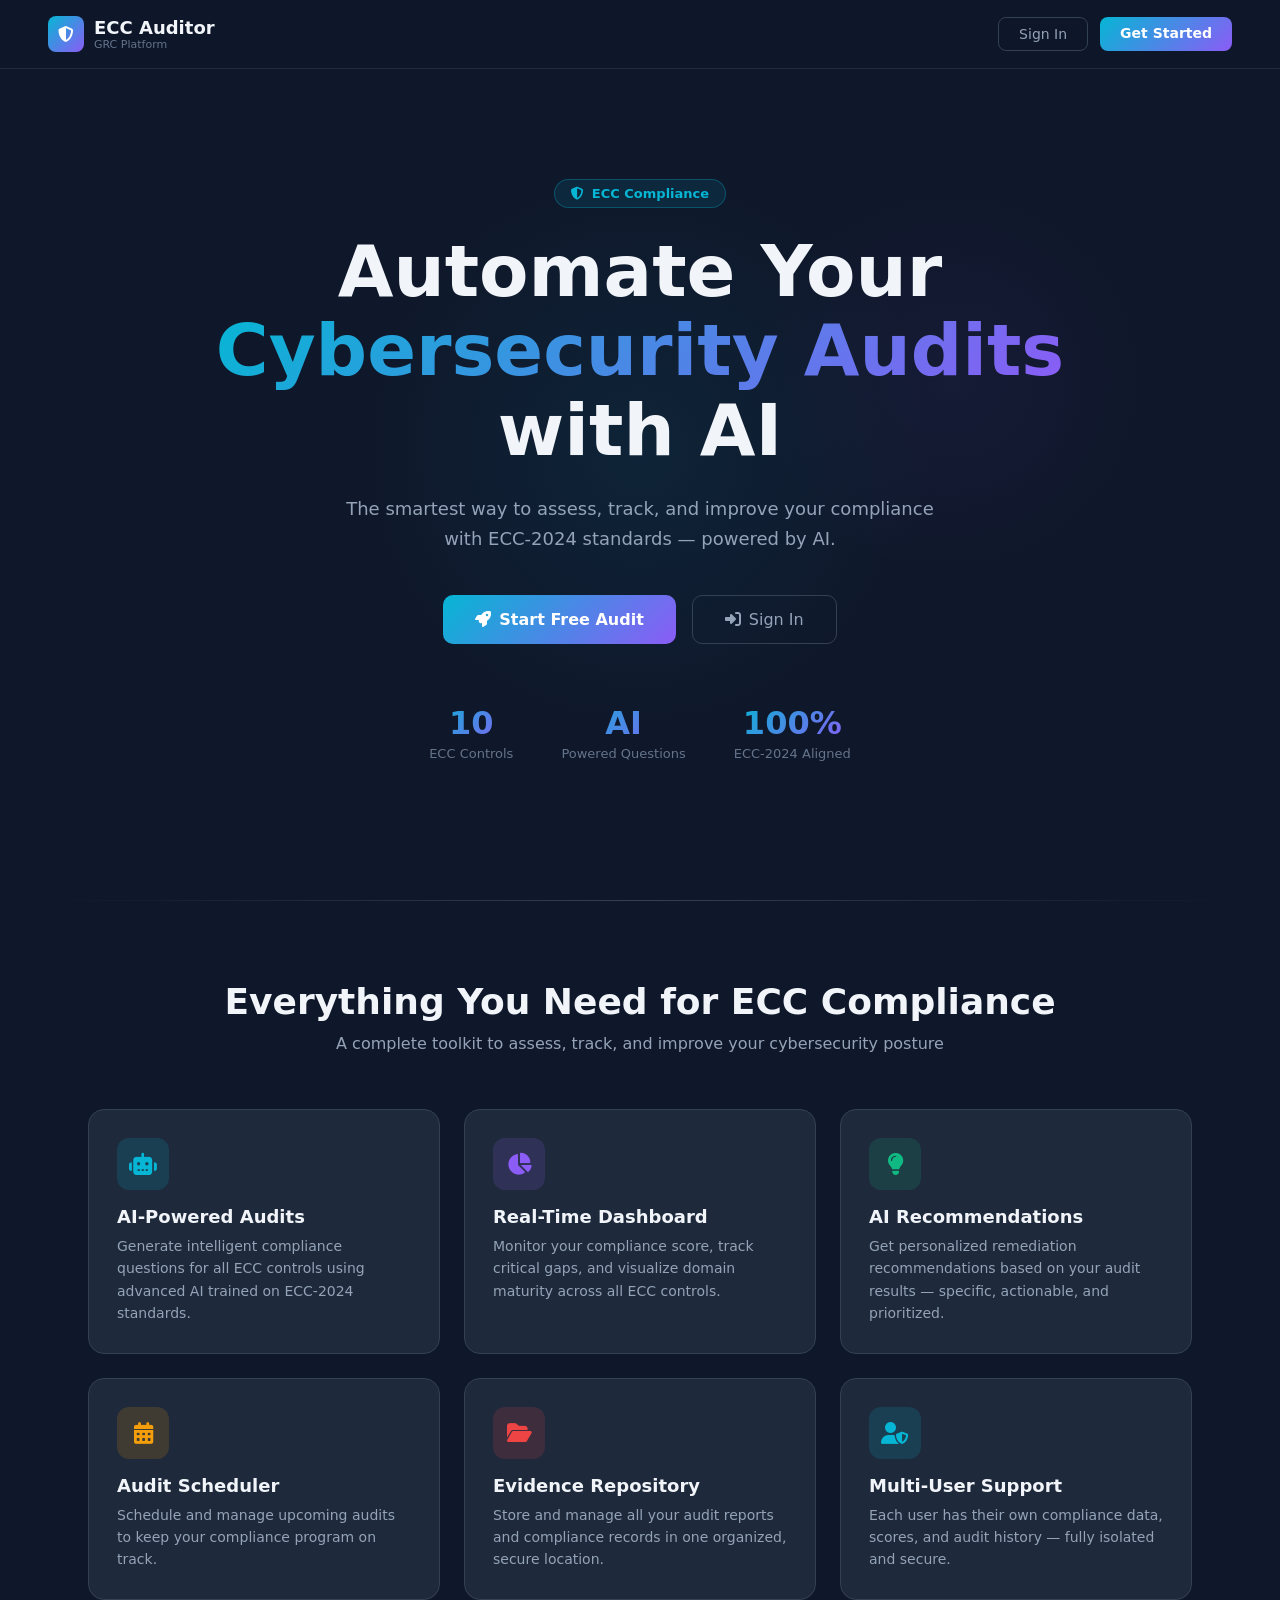
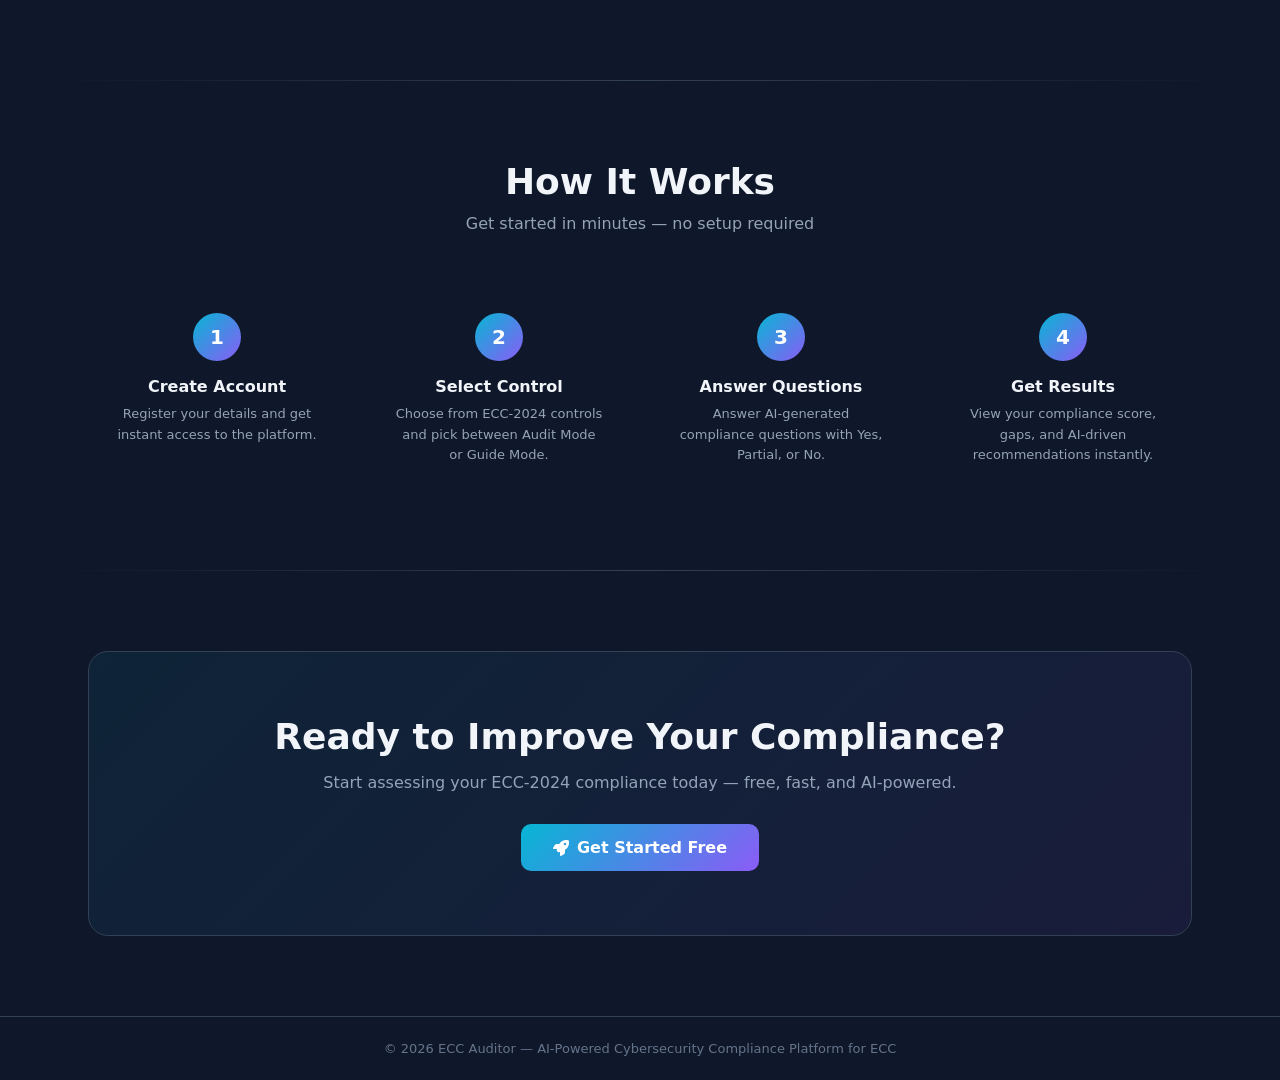
==== frontend/index.html @ 039bdbda "Update index.html" ====
<!DOCTYPE html>
<html lang="en">
<head>
    <meta charset="UTF-8"><meta name="viewport" content="width=device-width, initial-scale=1.0">
    <script>if (!localStorage.getItem('authToken')) { window.location.replace('landing.html'); }</script>
    <title>Home - CyberGuard GRC Platform</title>
    <link rel="stylesheet" href="css/styles.css">
    <link rel="stylesheet" href="https://cdnjs.cloudflare.com/ajax/libs/font-awesome/6.4.0/css/all.min.css">
    <style>
        .hero-section{background:linear-gradient(135deg,rgba(6,182,212,.08),rgba(139,92,246,.08));border:1px solid var(--border-color);border-radius:16px;padding:48px;margin-bottom:32px;position:relative;overflow:hidden;transition:all 0.3s ease;}
        .hero-section:hover{border-color:rgba(6,182,212,.4);box-shadow:0 0 40px rgba(6,182,212,.12),0 0 80px rgba(139,92,246,.08);}
        .hero-section::before{content:'';position:absolute;top:-50%;right:-10%;width:500px;height:500px;background:radial-gradient(circle,rgba(6,182,212,.12),transparent 70%);}
        .hero-shield{position:absolute;right:48px;top:50%;transform:translateY(-50%);font-size:120px;color:rgba(6,182,212,.08);z-index:0;pointer-events:none;}
        .hero-content{position:relative;z-index:1;}
        .hero-title{font-size:36px;font-weight:800;margin-bottom:12px;background:linear-gradient(135deg,var(--accent-primary),var(--accent-secondary));-webkit-background-clip:text;-webkit-text-fill-color:transparent;}
        .quick-actions{display:grid;grid-template-columns:repeat(auto-fit,minmax(260px,1fr));gap:24px;margin-top:32px;}
        .action-card{background:var(--bg-card);border:1px solid var(--border-color);border-radius:12px;padding:24px;text-decoration:none;display:block;transition:all 0.3s ease;}
        .action-card:hover{transform:translateY(-4px);border-color:var(--accent-primary);box-shadow:0 8px 32px rgba(6,182,212,.2),0 0 0 1px rgba(6,182,212,.1);}
        .stat-card{transition:all 0.3s ease;}
        .stat-card:hover{border-color:rgba(6,182,212,.4);box-shadow:0 0 24px rgba(6,182,212,.1);transform:translateY(-2px);}
        .alert-card{background:var(--bg-card);border:1px solid var(--border-color);border-radius:12px;padding:18px 22px;display:flex;align-items:flex-start;gap:14px;transition:all 0.3s ease;}
        .alert-card:hover{border-color:rgba(239,68,68,.4);box-shadow:0 0 20px rgba(239,68,68,.08);}
        .alert-badge{padding:3px 10px;border-radius:20px;font-size:11px;font-weight:700;letter-spacing:.5px;text-transform:uppercase;white-space:nowrap;}
        .alert-badge.critical{background:rgba(239,68,68,.15);color:#ef4444;}
        .alert-badge.warning{background:rgba(245,158,11,.15);color:#f59e0b;}
        .alert-badge.info{background:rgba(6,182,212,.15);color:#06b6d4;}
        .alert-icon{width:38px;height:38px;border-radius:9px;display:flex;align-items:center;justify-content:center;font-size:16px;flex-shrink:0;}
        .alerts-grid{display:grid;grid-template-columns:repeat(auto-fit,minmax(340px,1fr));gap:14px;}
        .btn-primary{transition:all 0.3s ease;}
        .btn-primary:hover{box-shadow:0 0 20px rgba(6,182,212,.4);transform:translateY(-1px);}
        .hero-badges{display:flex;gap:12px;margin-bottom:24px;flex-wrap:wrap;}
        .hero-badge{display:inline-flex;align-items:center;gap:6px;padding:5px 12px;border-radius:20px;font-size:12px;font-weight:600;}
        .hero-badge.ecc{background:rgba(6,182,212,.12);border:1px solid rgba(6,182,212,.25);color:#06b6d4;}
        .hero-badge.ai{background:rgba(139,92,246,.12);border:1px solid rgba(139,92,246,.25);color:#8b5cf6;}
        .hero-badge.secure{background:rgba(16,185,129,.12);border:1px solid rgba(16,185,129,.25);color:#10b981;}
    </style>
</head>
<body>
    <div class="app-container">
        <aside class="sidebar">
            <div class="sidebar-header">
                <div class="sidebar-logo">
                    <img 
                        src="logo5.png" 
                          alt="ImtiCore"
                          style="width:200px; object-fit:contain; filter: drop-shadow(0 0 10px rgba(6,182,212,.18));"
                        >
                </div>
            </div>
            <nav class="sidebar-nav">
                <a href="index.html" class="nav-item active"><i class="fas fa-home"></i><span>Home</span></a>
                <a href="dashboard.html" class="nav-item "><i class="fas fa-chart-pie"></i><span>Dashboard</span></a>
                <a href="evidence.html" class="nav-item "><i class="fas fa-folder-open"></i><span>Evidence</span></a>
                <a href="chatbot.html" class="nav-item "><i class="fas fa-robot"></i><span>ECC Chatbot</span></a>
                <a href="scheduler.html" class="nav-item "><i class="fas fa-calendar-alt"></i><span>Audit Scheduler</span></a>
            </nav>
            <div class="sidebar-footer">
                <div class="user-profile" style="cursor:pointer" onclick="window.location.href='profile.html'">
                    <div class="user-avatar" id="user-initials">?</div>
                    <div class="user-info">
                        <h4 id="user-name">Loading...</h4>
                        <p id="user-role">User</p>
                    </div>
                    <button onclick="event.stopPropagation();logout()" style="background:none;border:none;color:var(--text-muted);cursor:pointer;margin-left:auto" title="Logout"><i class="fas fa-sign-out-alt"></i></button>
                </div>
            </div>
        </aside>
        <main class="main-content">
            <div class="content-wrapper">
                <section class="hero-section">
                    <i class="fas fa-shield-halved hero-shield"></i>
                    <div class="hero-content">
                        <div class="hero-badges">
                            <span class="hero-badge ecc"><i class="fas fa-check-circle"></i> ECC Compliant</span>
                            <span class="hero-badge ai"><i class="fas fa-robot"></i> AI-Powered</span>
                            <span class="hero-badge secure"><i class="fas fa-lock"></i> Secure</span>
                        </div>
                        <h1 class="hero-title" id="welcome-message">Welcome to CyberGuard GRC</h1>
                        <p style="font-size:18px;color:var(--text-secondary);margin-bottom:32px">Your AI-Powered Internal Audit Automation Platform for ECC</p>
                        <div style="display:flex;gap:12px;flex-wrap:wrap">
                            <a href="chatbot.html" class="btn btn-primary" style="text-decoration:none"><i class="fas fa-play"></i> Start New Audit</a>
                            <a href="dashboard.html" style="text-decoration:none;display:inline-flex;align-items:center;gap:8px;padding:10px 20px;border-radius:8px;border:1px solid var(--border-color);color:var(--text-secondary);font-size:14px;transition:all 0.3s ease" onmouseover="this.style.borderColor='var(--accent-primary)';this.style.color='var(--accent-primary)'" onmouseout="this.style.borderColor='var(--border-color)';this.style.color='var(--text-secondary)'"><i class="fas fa-chart-pie"></i> View Dashboard</a>
                        </div>
                    </div>
                </section>
                <div class="stats-grid">
                    <div class="stat-card"><div class="stat-label"><i class="fas fa-heart-pulse" style="color:#10b981;margin-right:6px"></i>System Health</div><div id="system-health-status" class="stat-value" style="font-size:20px">Operational</div></div>
                    <div class="stat-card"><div class="stat-label"><i class="fas fa-chart-line" style="color:#06b6d4;margin-right:6px"></i>Compliance Score</div><div id="compliance-score-value" class="stat-value">—%</div></div>
                    <div class="stat-card"><div class="stat-label"><i class="fas fa-triangle-exclamation" style="color:#ef4444;margin-right:6px"></i>Critical Gaps</div><div id="critical-gaps-count" class="stat-value">—</div></div>
                    <div class="stat-card"><div class="stat-label"><i class="fas fa-shield-halved" style="color:#8b5cf6;margin-right:6px"></i>Controls Audited</div><div id="audited-controls-count" class="stat-value">—</div></div>
                </div>
                <h2 style="margin:32px 0 20px">Quick Access</h2>
                <div class="quick-actions">
                    <a href="chatbot.html" class="action-card">
                        <div style="width:56px;height:56px;border-radius:12px;background:rgba(6,182,212,.15);display:flex;align-items:center;justify-content:center;font-size:24px;color:var(--accent-primary);margin-bottom:16px"><i class="fas fa-robot"></i></div>
                        <h3 style="font-size:18px;font-weight:600;margin-bottom:8px">Launch AI Audit</h3>
                        <p style="font-size:14px;color:var(--text-muted)">Start an interactive ECC compliance audit with AI-powered guidance</p>
                    </a>
                    <a href="dashboard.html" class="action-card">
                        <div style="width:56px;height:56px;border-radius:12px;background:rgba(139,92,246,.15);display:flex;align-items:center;justify-content:center;font-size:24px;color:var(--accent-secondary);margin-bottom:16px"><i class="fas fa-chart-pie"></i></div>
                        <h3 style="font-size:18px;font-weight:600;margin-bottom:8px">View Dashboard</h3>
                        <p style="font-size:14px;color:var(--text-muted)">Real-time compliance metrics and domain maturity radar</p>
                    </a>
                    <a href="evidence.html" class="action-card">
                        <div style="width:56px;height:56px;border-radius:12px;background:rgba(16,185,129,.15);display:flex;align-items:center;justify-content:center;font-size:24px;color:var(--accent-success);margin-bottom:16px"><i class="fas fa-folder-open"></i></div>
                        <h3 style="font-size:18px;font-weight:600;margin-bottom:8px">Evidence Repository</h3>
                        <p style="font-size:14px;color:var(--text-muted)">Manage and review audit findings and compliance artifacts</p>
                    </a>
                    <a href="scheduler.html" class="action-card">
                        <div style="width:56px;height:56px;border-radius:12px;background:rgba(245,158,11,.15);display:flex;align-items:center;justify-content:center;font-size:24px;color:var(--accent-warning);margin-bottom:16px"><i class="fas fa-calendar-alt"></i></div>
                        <h3 style="font-size:18px;font-weight:600;margin-bottom:8px">Audit Scheduler</h3>
                        <p style="font-size:14px;color:var(--text-muted)">Plan and schedule upcoming compliance audit sessions</p>
                    </a>
                </div>
                <!--Latest Non-Compliant Controls -->
                <div style="display:flex;align-items:center;justify-content:space-between;margin:32px 0 16px">
                    <h2 style="display:flex;align-items:center;gap:10px;margin:0">
                        <i class="fas fa-bell" style="color:var(--accent-danger);font-size:18px"></i>
                        Latest Non-Compliant Controls
                    </h2>
                    <span id="alerts-updated" style="font-size:12px;color:var(--text-muted)"></span>
                </div>
                <div class="alerts-grid" id="alerts-grid">
                    <div style="color:var(--text-muted);font-size:13px;padding:20px;text-align:center;grid-column:1/-1">
                        <i class="fas fa-spinner fa-spin" style="margin-right:8px"></i>Loading alerts...
                    </div>
                </div>
            </div>
        </main>
    </div>
    <div id="loader" class="loader"><div class="spinner"></div></div>
    <script src="js/api.js"></script>
    <script src="js/home.js"></script>
</body>
</html>
---- frontend/css/styles.css ----
/* ===================================
   CyberGuard GRC - Main Styles
   =================================== */

@import url('https://fonts.googleapis.com/css2?family=Inter:wght@300;400;500;600;700;800;900&display=swap');

/* === CSS Variables === */
:root {
    /* Colors */
    --bg-primary: #0f172a;
    --bg-secondary: #1e293b;
    --bg-card: #1e293b;
    --bg-card-hover: #334155;
    
    --accent-primary: #06b6d4;
    --accent-secondary: #8b5cf6;
    --accent-success: #10b981;
    --accent-warning: #f59e0b;
    --accent-danger: #ef4444;
    
    --text-primary: #f1f5f9;
    --text-secondary: #94a3b8;
    --text-muted: #64748b;
    
    --border-color: #334155;
    --border-subtle: #1e293b;
    
    /* Spacing */
    --sidebar-width: 280px;
    --header-height: 70px;
    
    /* Shadows */
    --shadow-sm: 0 1px 2px 0 rgba(0, 0, 0, 0.05);
    --shadow-md: 0 4px 6px -1px rgba(0, 0, 0, 0.1);
    --shadow-lg: 0 10px 15px -3px rgba(0, 0, 0, 0.1);
    --shadow-xl: 0 20px 25px -5px rgba(0, 0, 0, 0.1);
    
    /* Transitions */
    --transition-fast: 150ms ease;
    --transition-base: 200ms ease;
    --transition-slow: 300ms ease;
}

/* === Reset & Base === */
* {
    margin: 0;
    padding: 0;
    box-sizing: border-box;
}

body {
    font-family: 'Inter', -apple-system, BlinkMacSystemFont, 'Segoe UI', sans-serif;
    background: var(--bg-primary);
    color: var(--text-primary);
    line-height: 1.6;
    overflow-x: hidden;
}

/* === Scrollbar === */
::-webkit-scrollbar {
    width: 8px;
    height: 8px;
}

::-webkit-scrollbar-track {
    background: var(--bg-secondary);
}

::-webkit-scrollbar-thumb {
    background: var(--border-color);
    border-radius: 4px;
}

::-webkit-scrollbar-thumb:hover {
    background: var(--text-muted);
}

/* === Layout === */
.app-container {
    display: flex;
    min-height: 100vh;
}

/* === Sidebar === */
.sidebar {
    position: fixed;
    left: 0;
    top: 0;
    width: var(--sidebar-width);
    height: 100vh;
    background: var(--bg-secondary);
    border-right: 1px solid var(--border-color);
    display: flex;
    flex-direction: column;
    z-index: 100;
    transition: transform var(--transition-base);
}

.sidebar-header {
    padding: 16px 20px;
    height: auto;
}

.sidebar-logo {
    display: flex;
    align-items: center;
    gap: 12px;
}

.logo-icon {
    width: 40px;
    height: 40px;
    background: linear-gradient(135deg, var(--accent-primary), var(--accent-secondary));
    border-radius: 8px;
    display: flex;
    align-items: center;
    justify-content: center;
    color: white;
    font-size: 20px;
}

.logo-text h1 {
    font-size: 20px;
    font-weight: 700;
    color: var(--accent-primary);
    margin: 0;
}

.logo-text p {
    font-size: 11px;
    color: var(--text-muted);
    margin: 0;
    font-weight: 500;
    letter-spacing: 0.5px;
}

.sidebar-nav {
    flex: 1;
    padding: 20px 12px;
    overflow-y: auto;
}

.nav-item {
    display: flex;
    align-items: center;
    gap: 12px;
    padding: 12px 16px;
    margin-bottom: 4px;
    border-radius: 8px;
    color: var(--text-secondary);
    text-decoration: none;
    cursor: pointer;
    transition: all var(--transition-fast);
    font-size: 14px;
    font-weight: 500;
}

.nav-item:hover {
    background: rgba(6, 182, 212, 0.1);
    color: var(--accent-primary);
}

.nav-item.active {
    background: rgba(6, 182, 212, 0.15);
    color: var(--accent-primary);
    border-left: 3px solid var(--accent-primary);
}

.nav-item i {
    width: 20px;
    text-align: center;
    font-size: 16px;
}

.sidebar-footer {
    padding: 20px;
    border-top: 1px solid var(--border-color);
}

.user-profile {
    display: flex;
    align-items: center;
    gap: 12px;
    cursor: pointer;
    padding: 10px;
    border-radius: 8px;
    transition: background var(--transition-fast);
}

.user-profile:hover {
    background: var(--bg-card-hover);
}

.user-avatar {
    width: 40px;
    height: 40px;
    border-radius: 50%;
    background: linear-gradient(135deg, var(--accent-primary), var(--accent-secondary));
    display: flex;
    align-items: center;
    justify-content: center;
    color: white;
    font-weight: 600;
    font-size: 14px;
}

.user-info h4 {
    font-size: 14px;
    font-weight: 600;
    color: var(--text-primary);
    margin: 0;
}

.user-info p {
    font-size: 12px;
    color: var(--text-muted);
    margin: 0;
}

.status-indicator {
    width: 8px;
    height: 8px;
    border-radius: 50%;
    background: var(--accent-success);
    margin-left: auto;
}

/* === Main Content === */
.main-content {
    margin-left: var(--sidebar-width);
    flex: 1;
    min-height: 100vh;
    background: var(--bg-primary);
}

.content-wrapper {
    padding: 32px;
    max-width: 1600px;
}

/* === Cards === */
.card {
    background: var(--bg-card);
    border: 1px solid var(--border-color);
    border-radius: 12px;
    padding: 24px;
    transition: all var(--transition-base);
}

.card:hover {
    border-color: var(--border-subtle);
    box-shadow: var(--shadow-lg);
}

.card-header {
    display: flex;
    justify-content: between;
    align-items: center;
    margin-bottom: 20px;
}

.card-title {
    font-size: 18px;
    font-weight: 600;
    color: var(--text-primary);
    margin: 0;
}

.card-subtitle {
    font-size: 14px;
    color: var(--text-muted);
    margin-top: 4px;
}

/* === Stats Cards === */
.stats-grid {
    display: grid;
    grid-template-columns: repeat(auto-fit, minmax(280px, 1fr));
    gap: 24px;
    margin-bottom: 32px;
}

.stat-card {
    background: var(--bg-card);
    border: 1px solid var(--border-color);
    border-radius: 12px;
    padding: 24px;
    position: relative;
    overflow: hidden;
}

.stat-card::before {
    content: '';
    position: absolute;
    top: 0;
    left: 0;
    width: 4px;
    height: 100%;
    background: linear-gradient(180deg, var(--accent-primary), var(--accent-secondary));
}

.stat-header {
    display: flex;
    justify-content: space-between;
    align-items: flex-start;
    margin-bottom: 16px;
}

.stat-label {
    font-size: 13px;
    color: var(--text-muted);
    font-weight: 500;
    text-transform: uppercase;
    letter-spacing: 0.5px;
}

.stat-icon {
    width: 40px;
    height: 40px;
    border-radius: 8px;
    display: flex;
    align-items: center;
    justify-content: center;
    font-size: 18px;
}

.stat-value {
    font-size: 32px;
    font-weight: 700;
    color: var(--text-primary);
    margin-bottom: 8px;
}

.stat-change {
    font-size: 13px;
    font-weight: 500;
}

.stat-change.positive {
    color: var(--accent-success);
}

.stat-change.negative {
    color: var(--accent-danger);
}

/* === Buttons === */
.btn {
    display: inline-flex;
    align-items: center;
    justify-content: center;
    gap: 8px;
    padding: 10px 20px;
    border-radius: 8px;
    font-size: 14px;
    font-weight: 500;
    cursor: pointer;
    transition: all var(--transition-fast);
    border: none;
    text-decoration: none;
}

.btn-primary {
    background: var(--accent-primary);
    color: white;
}

.btn-primary:hover {
    background: #0891b2;
    transform: translateY(-1px);
    box-shadow: var(--shadow-md);
}

.btn-secondary {
    background: transparent;
    color: var(--accent-primary);
    border: 1px solid var(--accent-primary);
}

.btn-secondary:hover {
    background: rgba(6, 182, 212, 0.1);
}

.btn-danger {
    background: var(--accent-danger);
    color: white;
}

.btn-danger:hover {
    background: #dc2626;
}

/* === Status Badges === */
.badge {
    display: inline-flex;
    align-items: center;
    gap: 6px;
    padding: 6px 12px;
    border-radius: 6px;
    font-size: 12px;
    font-weight: 600;
    text-transform: uppercase;
    letter-spacing: 0.5px;
}

.badge-success {
    background: rgba(16, 185, 129, 0.15);
    color: var(--accent-success);
}

.badge-warning {
    background: rgba(245, 158, 11, 0.15);
    color: var(--accent-warning);
}

.badge-danger {
    background: rgba(239, 68, 68, 0.15);
    color: var(--accent-danger);
}

.badge-info {
    background: rgba(6, 182, 212, 0.15);
    color: var(--accent-primary);
}

/* === Tables === */
.table-container {
    overflow-x: auto;
    border-radius: 12px;
    border: 1px solid var(--border-color);
}

table {
    width: 100%;
    border-collapse: collapse;
}

thead {
    background: var(--bg-secondary);
}

thead th {
    padding: 16px;
    text-align: left;
    font-size: 12px;
    font-weight: 600;
    color: var(--text-muted);
    text-transform: uppercase;
    letter-spacing: 0.5px;
    border-bottom: 1px solid var(--border-color);
}

tbody tr {
    border-bottom: 1px solid var(--border-color);
    transition: background var(--transition-fast);
}

tbody tr:hover {
    background: var(--bg-card-hover);
}

tbody td {
    padding: 16px;
    font-size: 14px;
    color: var(--text-secondary);
}

/* === Forms === */
.form-group {
    margin-bottom: 20px;
}

.form-label {
    display: block;
    font-size: 13px;
    font-weight: 500;
    color: var(--text-secondary);
    margin-bottom: 8px;
}

.form-input,
.form-select,
.form-textarea {
    width: 100%;
    padding: 12px 16px;
    background: var(--bg-secondary);
    border: 1px solid var(--border-color);
    border-radius: 8px;
    color: var(--text-primary);
    font-size: 14px;
    transition: all var(--transition-fast);
}

.form-input:focus,
.form-select:focus,
.form-textarea:focus {
    outline: none;
    border-color: var(--accent-primary);
    box-shadow: 0 0 0 3px rgba(6, 182, 212, 0.1);
}

/* === Utilities === */
.text-center { text-align: center; }
.text-right { text-align: right; }
.mb-4 { margin-bottom: 16px; }
.mb-6 { margin-bottom: 24px; }
.mt-4 { margin-top: 16px; }
.mt-6 { margin-top: 24px; }

.flex { display: flex; }
.flex-between { justify-content: space-between; }
.flex-center { align-items: center; }
.gap-4 { gap: 16px; }

.grid { display: grid; }
.grid-cols-2 { grid-template-columns: repeat(2, 1fr); }
.grid-cols-3 { grid-template-columns: repeat(3, 1fr); }
.gap-6 { gap: 24px; }

/* === Loader === */
.loader {
    display: none;
    position: fixed;
    top: 0;
    left: 0;
    width: 100%;
    height: 100%;
    background: rgba(15, 23, 42, 0.9);
    z-index: 9999;
    align-items: center;
    justify-content: center;
}

.loader.active {
    display: flex;
}

.spinner {
    width: 50px;
    height: 50px;
    border: 4px solid var(--border-color);
    border-top-color: var(--accent-primary);
    border-radius: 50%;
    animation: spin 1s linear infinite;
}

@keyframes spin {
    to { transform: rotate(360deg); }
}

.scheduler-grid{
    display:grid;
    grid-template-columns:repeat(2,1fr);
    gap:24px;
    align-items:start;
}
/* === Responsive === */
@media (max-width: 768px) {
    .sidebar {
        transform: translateX(-100%);
    }
    
    .sidebar.open {
        transform: translateX(0);
    }
    
    .main-content {
        margin-left: 0;
    }
    
    .stats-grid {
        grid-template-columns: 1fr;
    }
}
/* === Message Bubble Styles (Chatbot) === */
.message { display: flex; flex-direction: column; }
.message-header { font-size: 10px; font-weight: 700; color: var(--text-muted); margin-bottom: 5px; text-transform: uppercase; letter-spacing: 0.6px; }
.ai-message .message-text { background: rgba(255,255,255,0.03); border: 1px solid rgba(255,255,255,0.07); border-radius: 0 12px 12px 12px; padding: 13px 15px; color: var(--text-primary); font-size: 13.5px; line-height: 1.7; }
.user-message { align-items: flex-end; }
.user-message .message-header { color: var(--accent-primary); }
.user-message .message-text { background: rgba(6,182,212,0.1); border: 1px solid rgba(6,182,212,0.2); border-radius: 12px 0 12px 12px; padding: 11px 15px; color: var(--text-primary); font-size: 13.5px; max-width: 80%; }

/* === Badge Primary === */
.badge-primary { background: rgba(6,182,212,0.15); color: var(--accent-primary); }

/* === Btn Icon === */
.btn-icon { width: 36px; height: 36px; border-radius: 6px; border: 1px solid rgba(6,182,212,0.2); background: rgba(6,182,212,0.08); color: var(--accent-primary); cursor: pointer; display: inline-flex; align-items: center; justify-content: center; font-size: 13px; transition: all var(--transition-fast); }
.btn-icon:hover { background: var(--accent-primary); color: white; }
.btn-icon.btn-danger { background: rgba(239,68,68,0.08); border-color: rgba(239,68,68,0.2); color: #ef4444; }
.btn-icon.btn-danger:hover { background: #ef4444; color: white; }

/* === Action Buttons === */
.action-buttons { display: flex; gap: 6px; justify-content: flex-end; }
.evidence-name { display: flex; align-items: center; gap: 10px; }
.control-id-cell { font-family: 'Courier New', monospace; font-weight: 700; color: var(--accent-primary); }
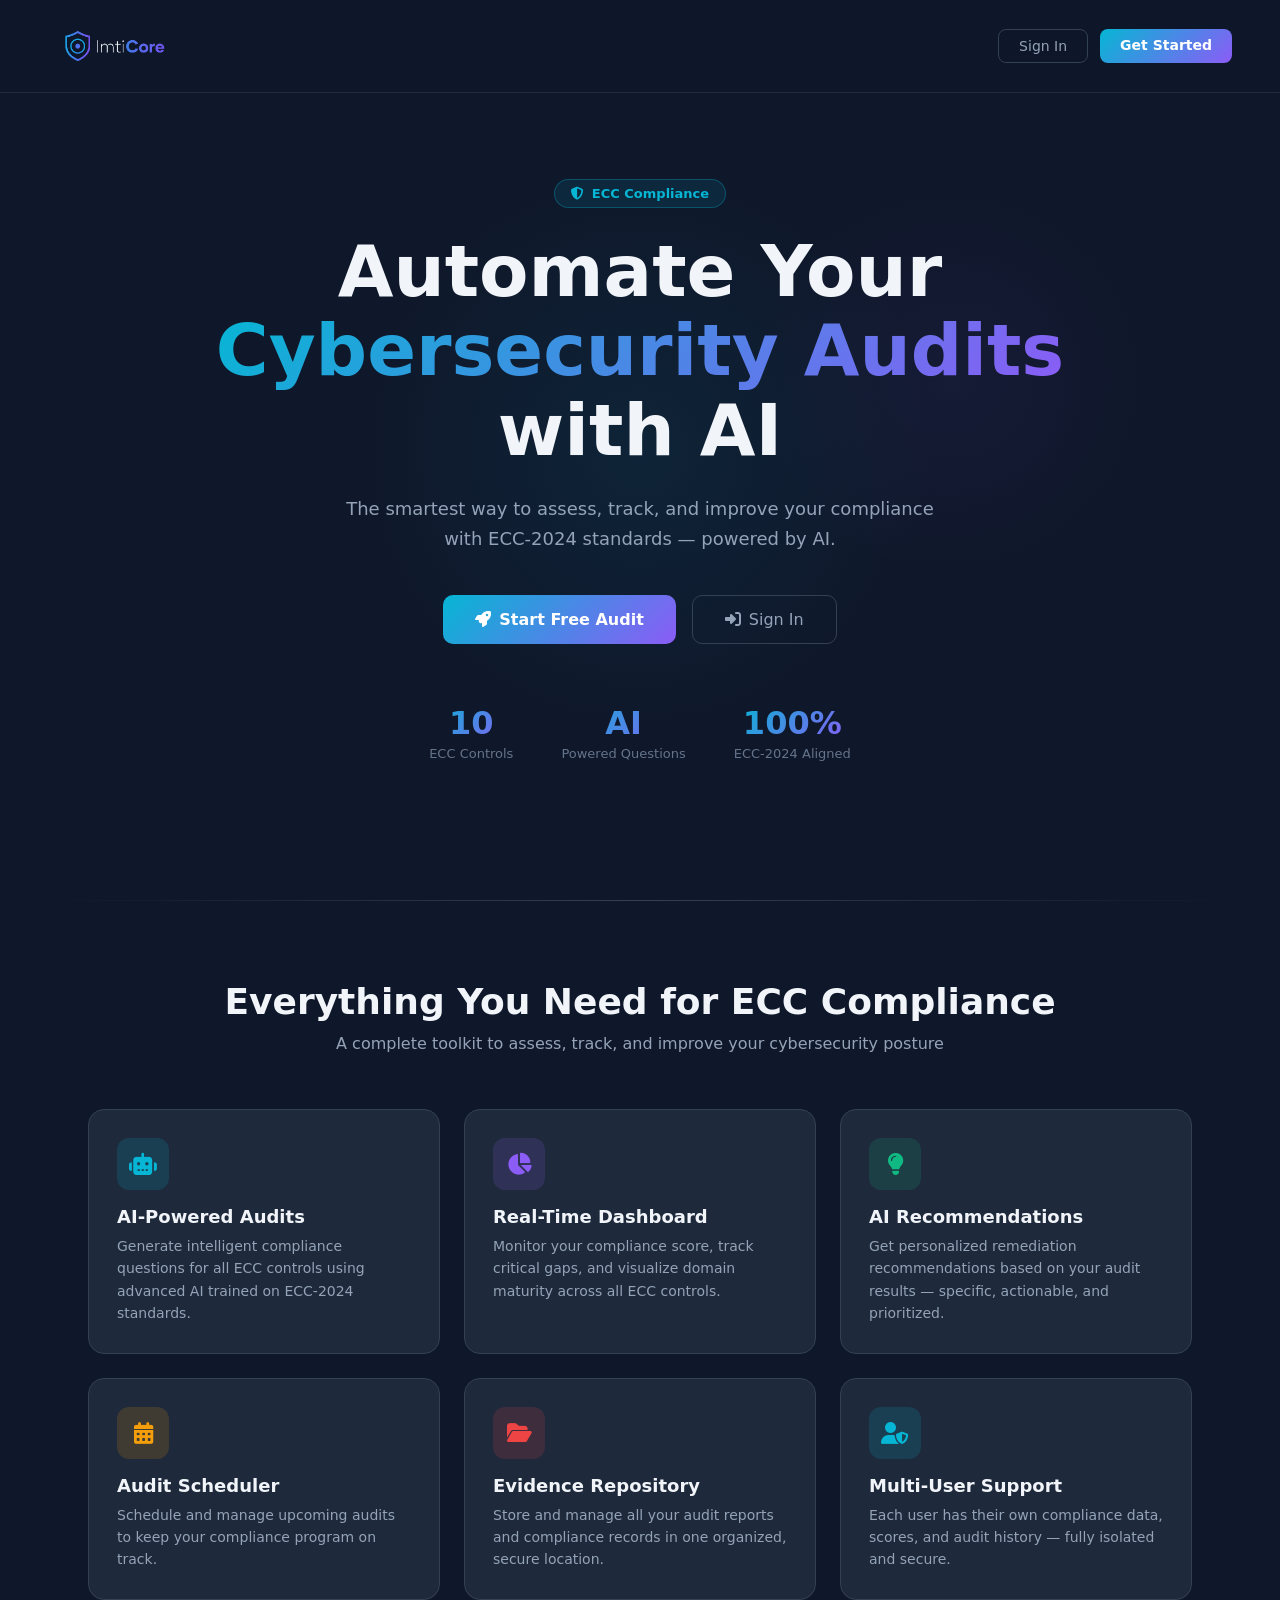
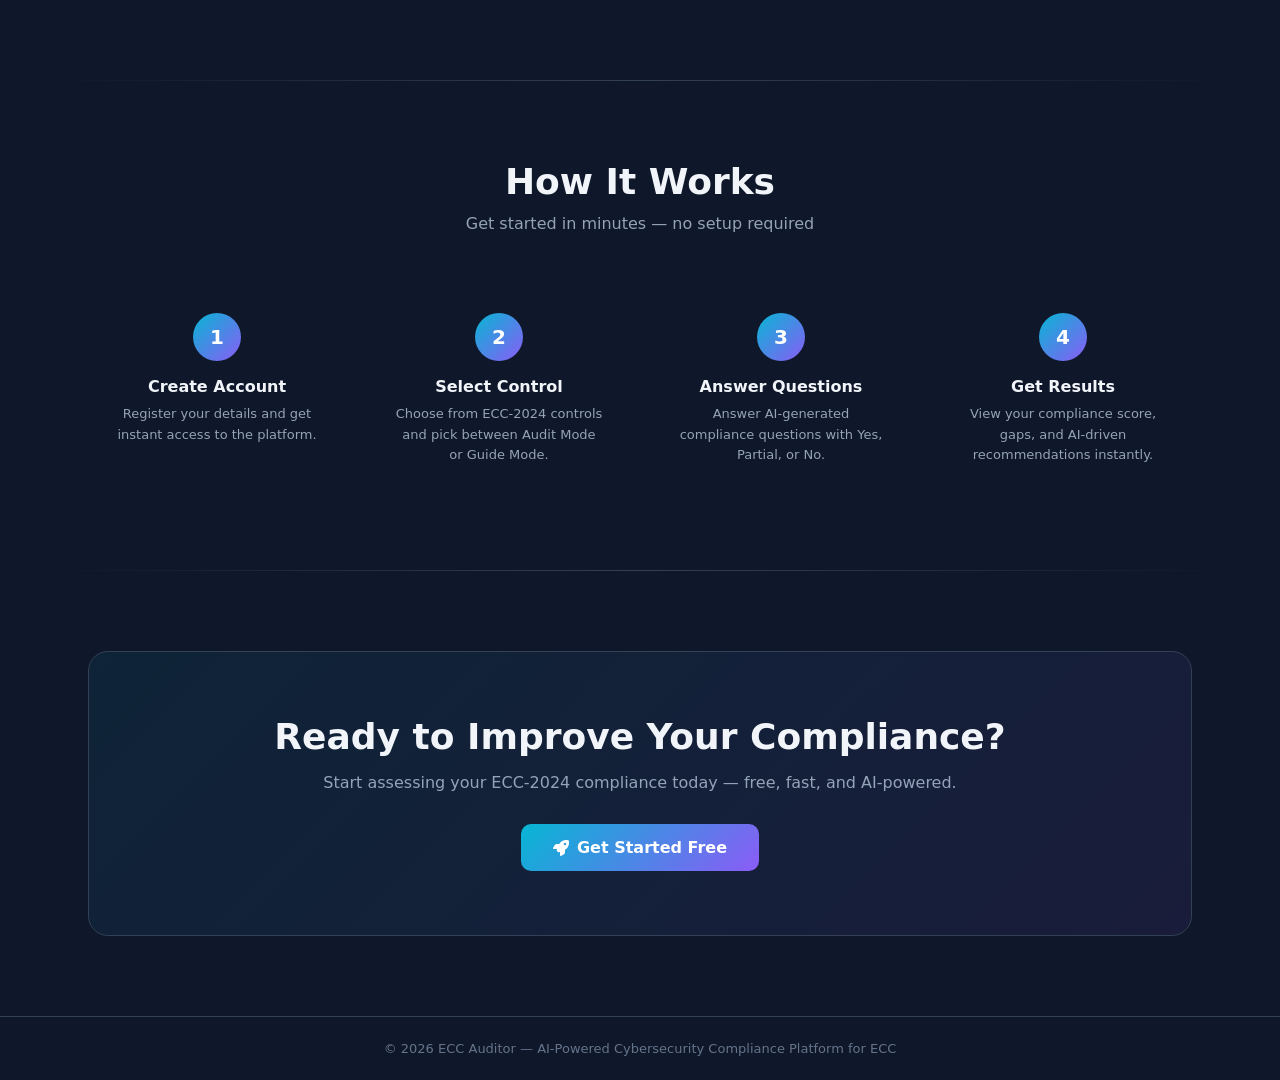
==== commit 5ef2a3b2: "Update index.html" ====
--- a/frontend/index.html
+++ b/frontend/index.html
@@ -40,18 +40,14 @@
         <aside class="sidebar">
             <div class="sidebar-header">
                 <div class="sidebar-logo">
-                    <img 
-                        src="logo5.png" 
-                          alt="ImtiCore"
-                          style="width:200px; object-fit:contain; filter: drop-shadow(0 0 10px rgba(6,182,212,.18));"
-                        >
+                    <img src="logo5.png" alt="ImtiCore">
                 </div>
             </div>
             <nav class="sidebar-nav">
                 <a href="index.html" class="nav-item active"><i class="fas fa-home"></i><span>Home</span></a>
                 <a href="dashboard.html" class="nav-item "><i class="fas fa-chart-pie"></i><span>Dashboard</span></a>
                 <a href="evidence.html" class="nav-item "><i class="fas fa-folder-open"></i><span>Evidence</span></a>
-                <a href="chatbot.html" class="nav-item "><i class="fas fa-robot"></i><span>ECC Chatbot</span></a>
+                <a href="chatbot.html" class="nav-item "><i class="fas fa-robot"></i><span>Chatbot</span></a>
                 <a href="scheduler.html" class="nav-item "><i class="fas fa-calendar-alt"></i><span>Audit Scheduler</span></a>
             </nav>
             <div class="sidebar-footer">
--- a/frontend/css/styles.css
+++ b/frontend/css/styles.css
@@ -97,14 +97,22 @@
 }
 
 .sidebar-header {
-    padding: 16px 20px;
+    padding: 12px 16px;
     height: auto;
-}
-
+    display: flex;
+    align-items: center;
+    justify-content: center;
+}
 .sidebar-logo {
     display: flex;
     align-items: center;
-    gap: 12px;
+    justify-content: center;
+    width: 100%;
+}
+.sidebar-logo img {
+    width: 250px;
+    height: auto;
+    object-fit: contain;
 }
 
 .logo-icon {
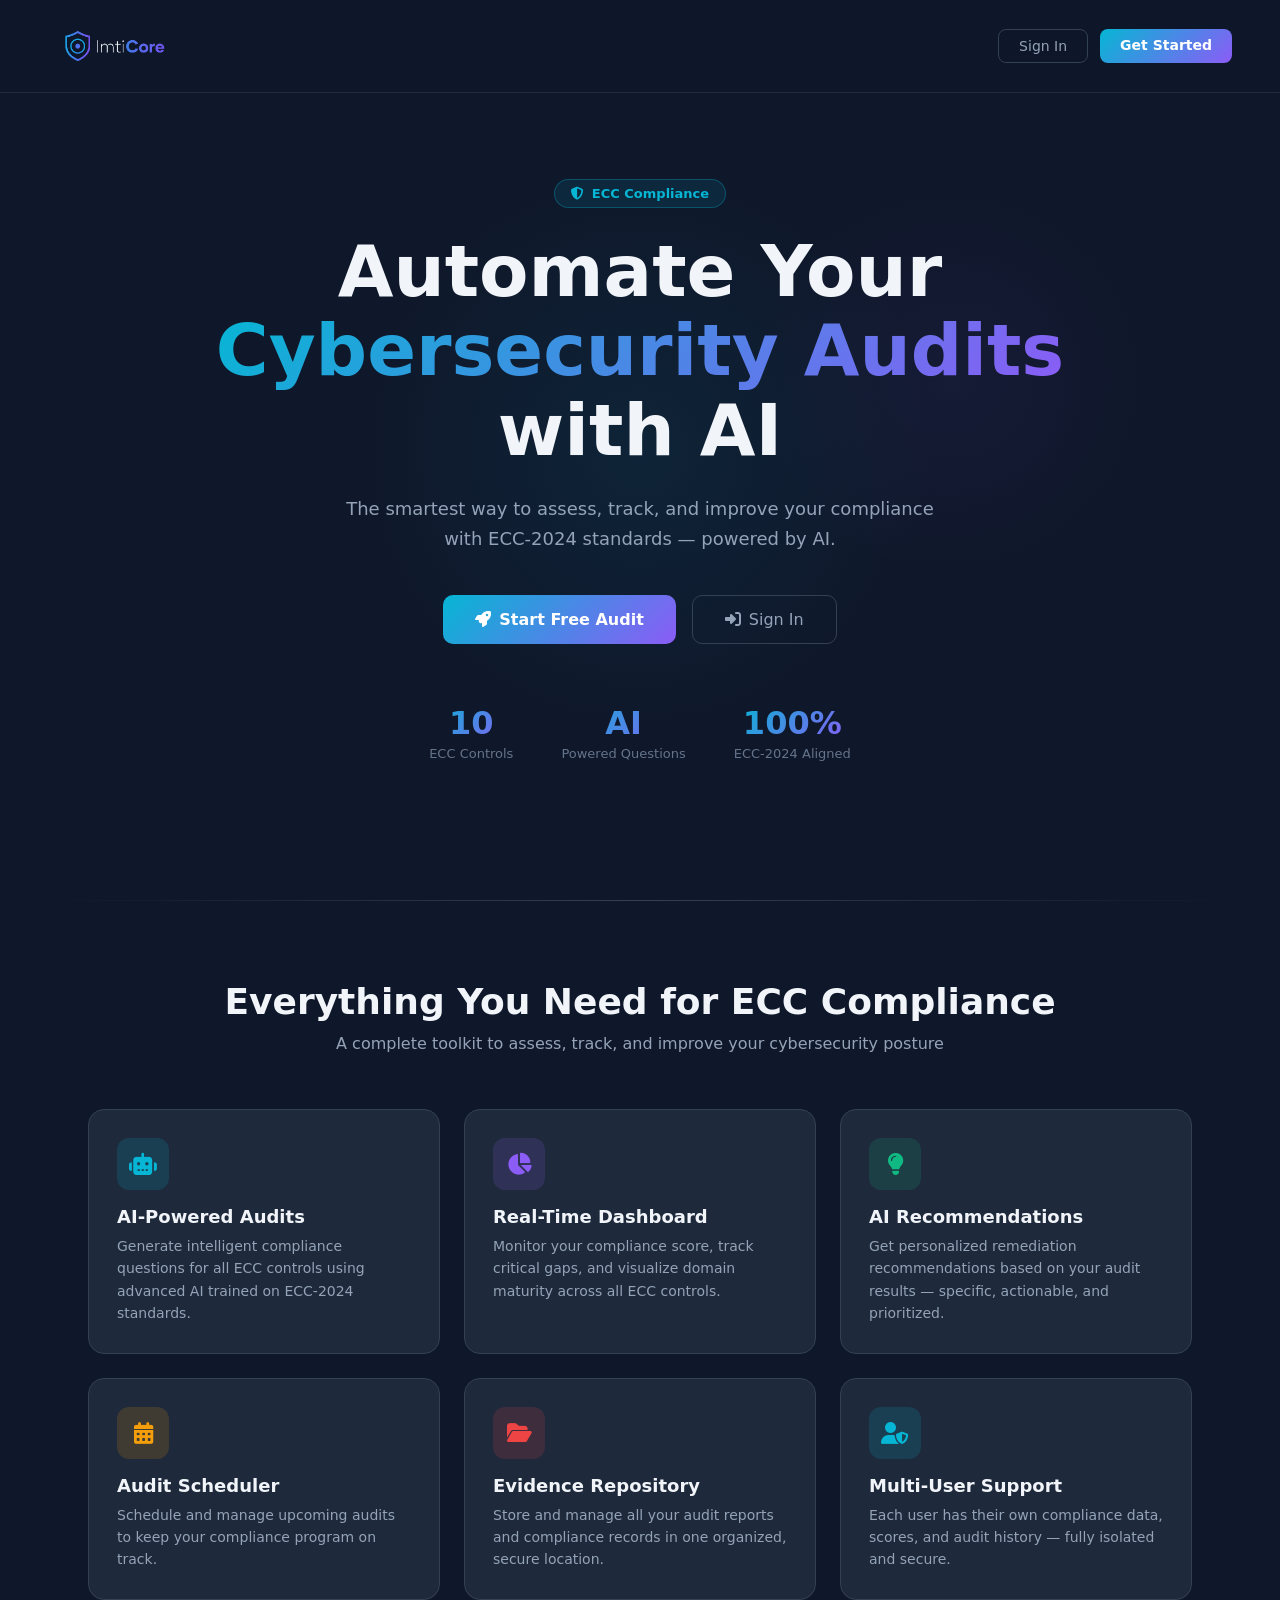
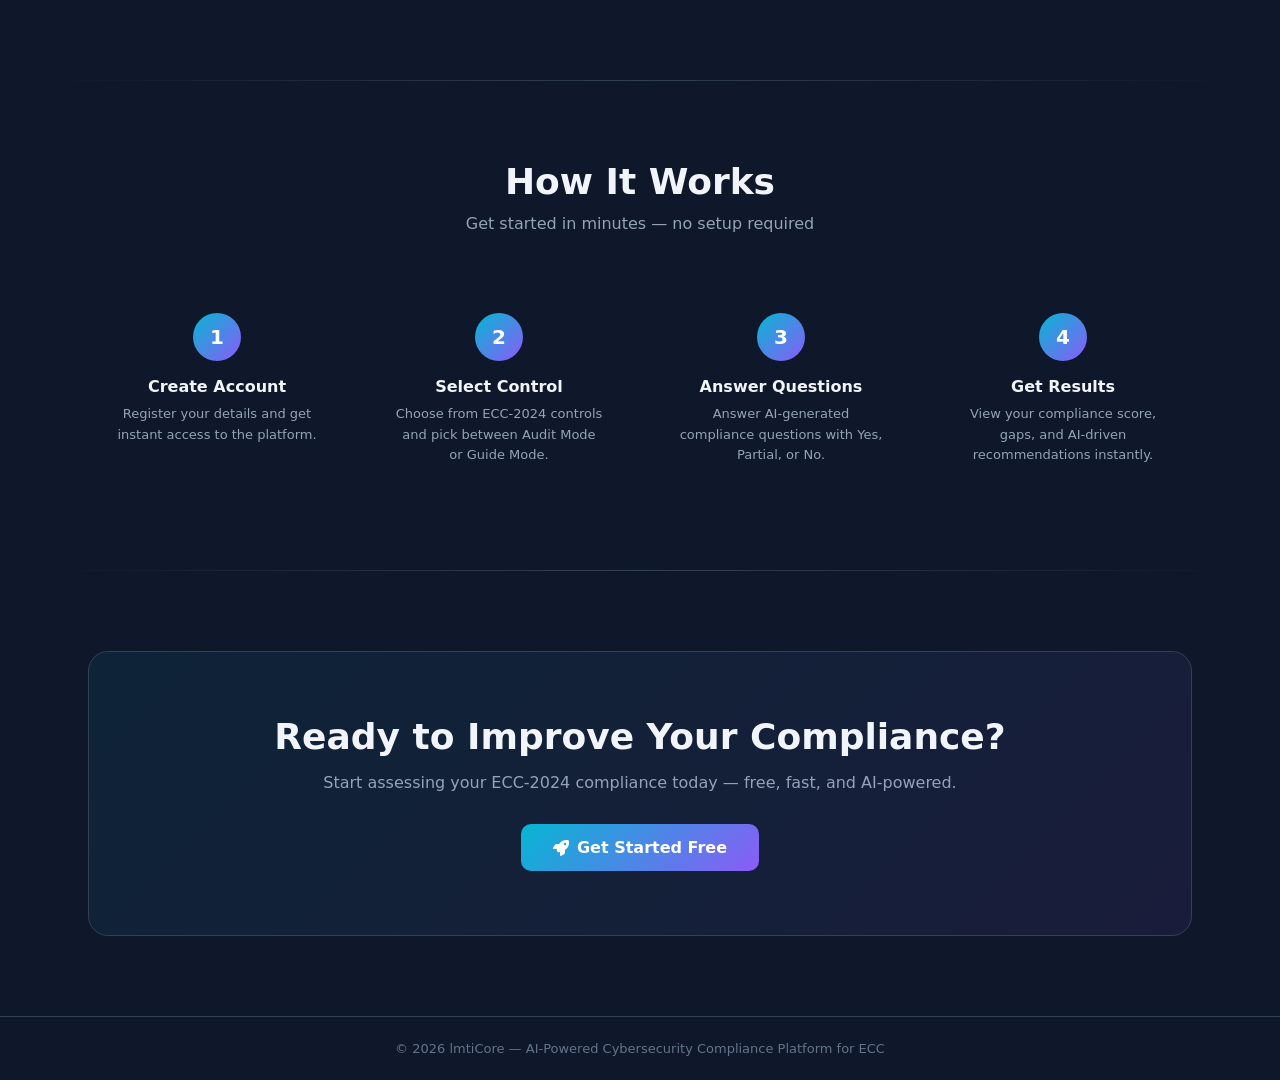
==== commit 7e3d40e3: "Update index.html" ====
--- a/frontend/index.html
+++ b/frontend/index.html
@@ -3,9 +3,10 @@
 <head>
     <meta charset="UTF-8"><meta name="viewport" content="width=device-width, initial-scale=1.0">
     <script>if (!localStorage.getItem('authToken')) { window.location.replace('landing.html'); }</script>
-    <title>Home - CyberGuard GRC Platform</title>
+    <title>Home - lmtiCore Platform</title>
     <link rel="stylesheet" href="css/styles.css">
     <link rel="stylesheet" href="https://cdnjs.cloudflare.com/ajax/libs/font-awesome/6.4.0/css/all.min.css">
+    <link rel="icon" type="image/png" sizes="32x32" href="Favicon.png">
     <style>
         .hero-section{background:linear-gradient(135deg,rgba(6,182,212,.08),rgba(139,92,246,.08));border:1px solid var(--border-color);border-radius:16px;padding:48px;margin-bottom:32px;position:relative;overflow:hidden;transition:all 0.3s ease;}
         .hero-section:hover{border-color:rgba(6,182,212,.4);box-shadow:0 0 40px rgba(6,182,212,.12),0 0 80px rgba(139,92,246,.08);}
@@ -71,7 +72,7 @@
                             <span class="hero-badge ai"><i class="fas fa-robot"></i> AI-Powered</span>
                             <span class="hero-badge secure"><i class="fas fa-lock"></i> Secure</span>
                         </div>
-                        <h1 class="hero-title" id="welcome-message">Welcome to CyberGuard GRC</h1>
+                        <h1 class="hero-title" id="welcome-message">Welcome to lmtiCore</h1>
                         <p style="font-size:18px;color:var(--text-secondary);margin-bottom:32px">Your AI-Powered Internal Audit Automation Platform for ECC</p>
                         <div style="display:flex;gap:12px;flex-wrap:wrap">
                             <a href="chatbot.html" class="btn btn-primary" style="text-decoration:none"><i class="fas fa-play"></i> Start New Audit</a>
